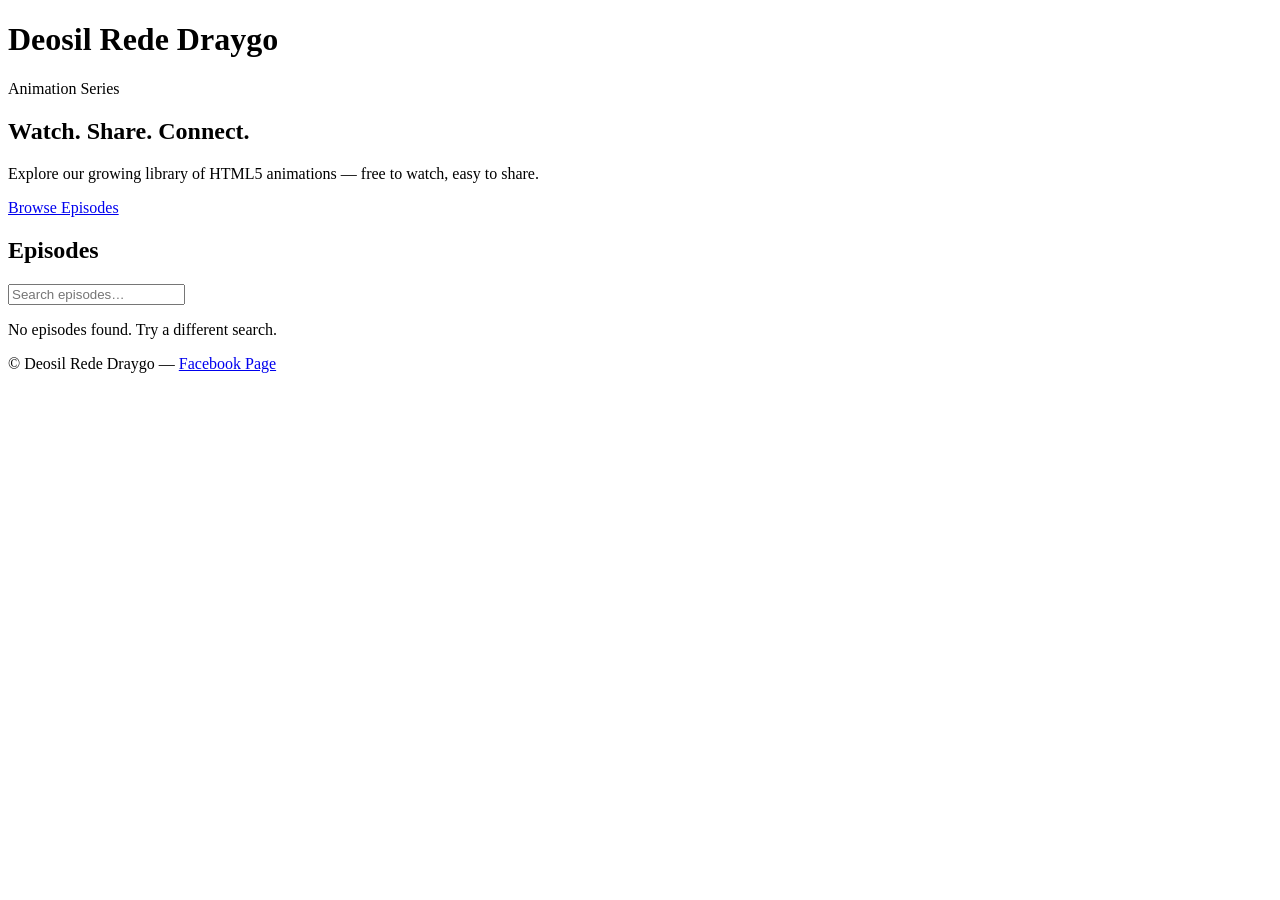
==== index.html @ 6e017723 "Add Deosil Rede Draygo animation series index page" ====
<!DOCTYPE html>
<html lang="en">
<head>
  <meta charset="UTF-8" />
  <meta name="viewport" content="width=device-width, initial-scale=1.0" />
  <title>Deosil Rede Draygo — Animation Series</title>

  <!-- Open Graph / Facebook meta tags (auto-populated per episode) -->
  <meta property="og:type" content="website" />
  <meta property="og:site_name" content="Deosil Rede Draygo" />
  <meta property="og:title" content="Deosil Rede Draygo — Animation Series" />
  <meta property="og:description" content="Watch the full HTML5 animation series from Deosil Rede Draygo." />
  <meta property="og:image" content="images/og-default.png" />
  <meta property="og:url" content="" id="og-url" />

  <link rel="stylesheet" href="css/style.css" />
  <link rel="preconnect" href="https://fonts.googleapis.com" />
  <link href="https://fonts.googleapis.com/css2?family=Cinzel:wght@400;600&family=Lato:wght@300;400;700&display=swap" rel="stylesheet" />
</head>
<body>

  <!-- ===== HEADER ===== -->
  <header class="site-header">
    <div class="header-inner">
      <div class="logo-wrap">
        <img src="images/logo.png" alt="Deosil Rede Draygo logo" class="site-logo" onerror="this.style.display='none'" />
        <h1 class="site-title">Deosil Rede Draygo</h1>
      </div>
      <p class="site-tagline">Animation Series</p>
      <nav class="series-nav" id="series-nav">
        <!-- Series filter buttons injected by JS -->
      </nav>
    </div>
  </header>

  <!-- ===== HERO BANNER ===== -->
  <section class="hero">
    <div class="hero-inner">
      <h2 class="hero-headline">Watch. Share. Connect.</h2>
      <p class="hero-sub">Explore our growing library of HTML5 animations — free to watch, easy to share.</p>
      <a href="#episodes" class="btn btn-primary">Browse Episodes</a>
    </div>
  </section>

  <!-- ===== EPISODE GALLERY ===== -->
  <main id="episodes" class="episodes-section">
    <div class="section-header">
      <h2 class="section-title">Episodes</h2>
      <input type="text" id="search-box" class="search-box" placeholder="Search episodes…" aria-label="Search episodes" />
    </div>
    <div class="episode-grid" id="episode-grid">
      <!-- Cards injected by episodes.js -->
    </div>
    <p class="no-results hidden" id="no-results">No episodes found. Try a different search.</p>
  </main>

  <!-- ===== FOOTER ===== -->
  <footer class="site-footer">
    <p>
      &copy; <span id="footer-year"></span> Deosil Rede Draygo &mdash;
      <a href="https://www.facebook.com/DesoilRedeDraygo" target="_blank" rel="noopener">Facebook Page</a>
    </p>
  </footer>

  <!-- Scripts -->
  <script src="js/episodes.js"></script>
  <script src="js/gallery.js"></script>
</body>
</html>
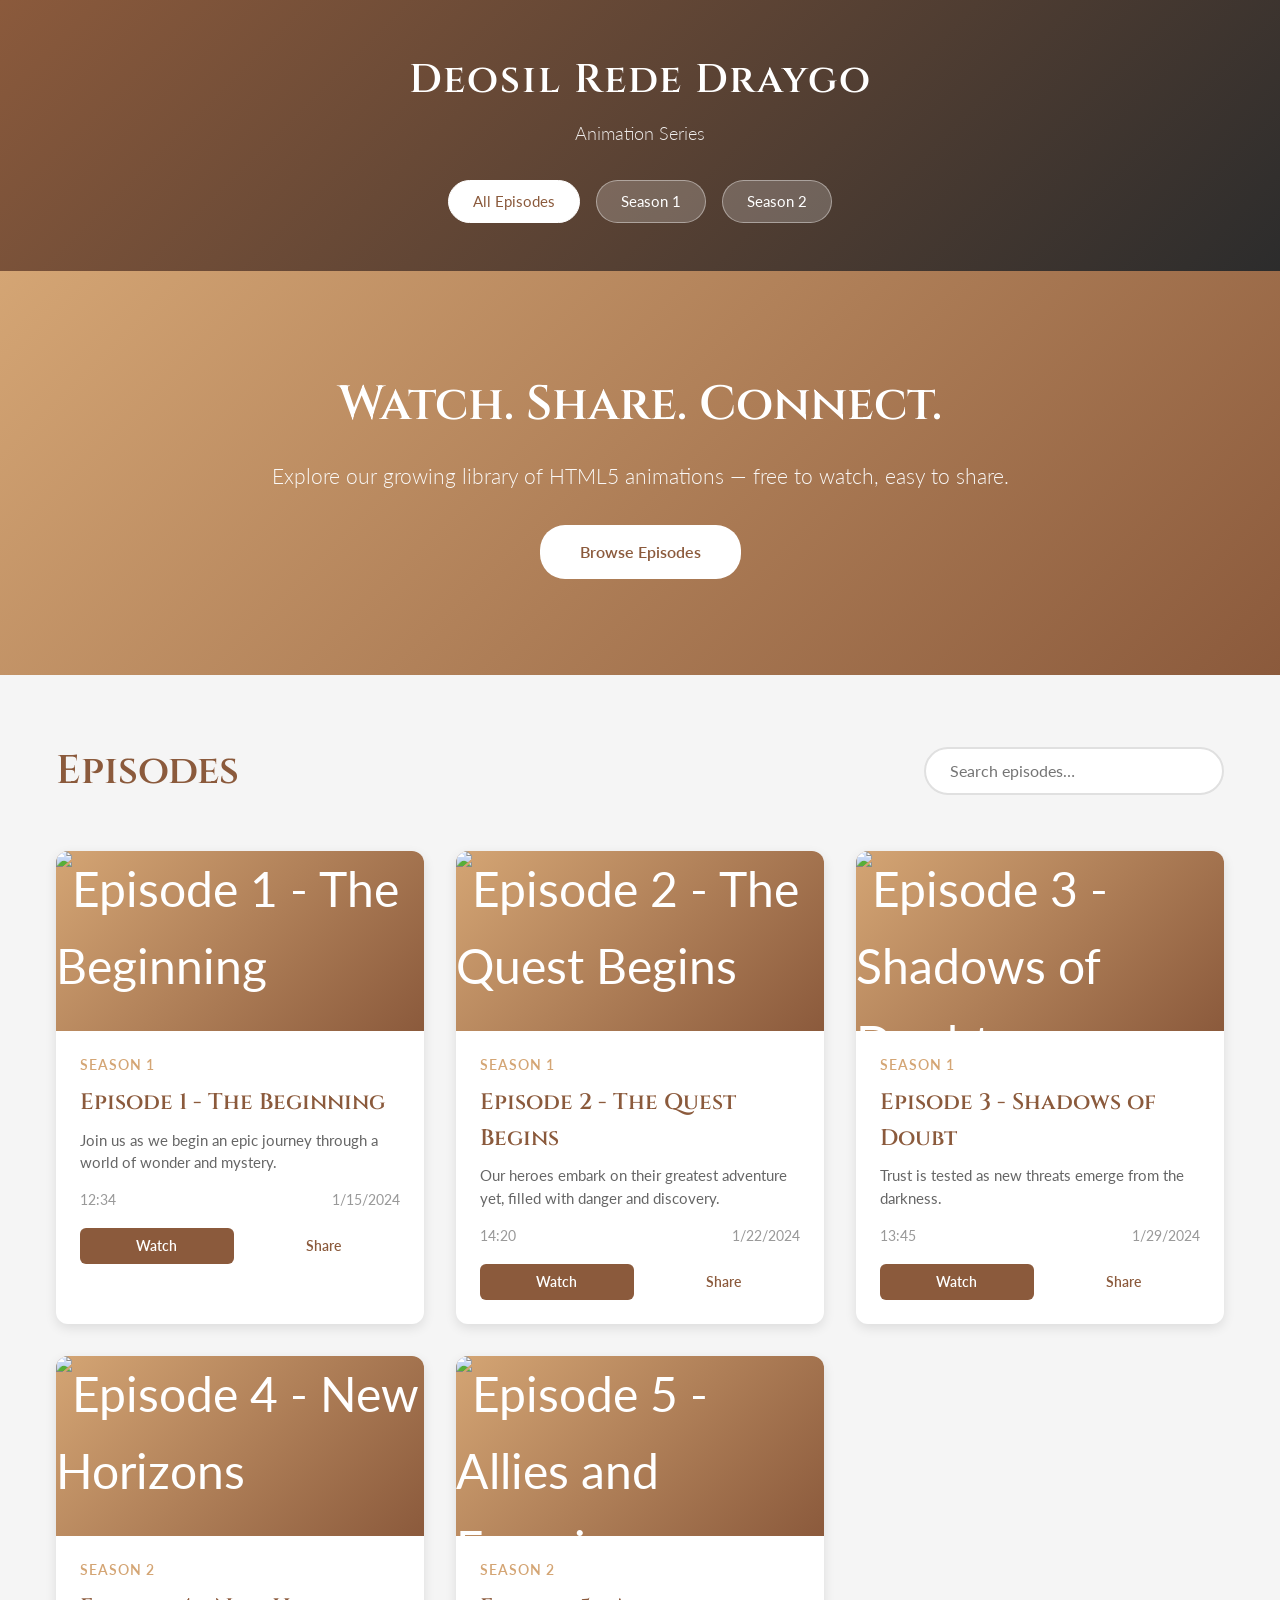
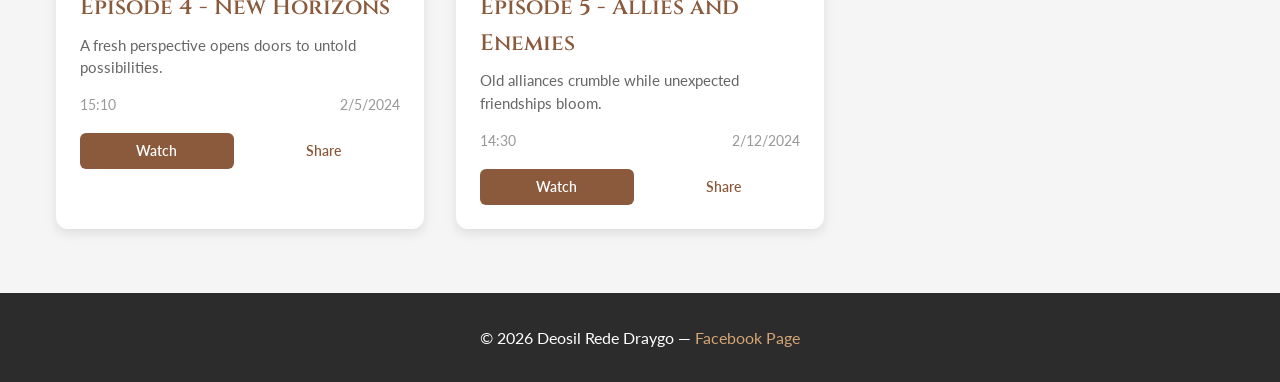
==== commit 54b1621b: "Add files via upload" ====
--- a/index.html
+++ b/index.html
@@ -66,4 +66,4 @@
   <script src="js/episodes.js"></script>
   <script src="js/gallery.js"></script>
 </body>
-</html>+</html>
--- a/css/style.css
+++ b/css/style.css
@@ -0,0 +1,599 @@
+/* ===== ROOT VARIABLES ===== */
+:root {
+  --color-primary: #8b5a3c;
+  --color-secondary: #d4a574;
+  --color-dark: #2c2c2c;
+  --color-light: #f5f5f5;
+  --color-white: #ffffff;
+  --color-border: #e0e0e0;
+  --font-serif: 'Cinzel', serif;
+  --font-sans: 'Lato', sans-serif;
+  --transition: all 0.3s ease;
+}
+
+/* ===== RESET & BASE ===== */
+* {
+  margin: 0;
+  padding: 0;
+  box-sizing: border-box;
+}
+
+html {
+  scroll-behavior: smooth;
+}
+
+body {
+  font-family: var(--font-sans);
+  color: var(--color-dark);
+  background-color: var(--color-light);
+  line-height: 1.6;
+}
+
+img {
+  max-width: 100%;
+  height: auto;
+  display: block;
+}
+
+a {
+  color: var(--color-primary);
+  text-decoration: none;
+  transition: var(--transition);
+}
+
+a:hover {
+  color: var(--color-secondary);
+}
+
+/* ===== HEADER ===== */
+.site-header {
+  background: linear-gradient(135deg, var(--color-primary) 0%, var(--color-dark) 100%);
+  color: var(--color-white);
+  padding: 3rem 1rem;
+  text-align: center;
+  box-shadow: 0 4px 12px rgba(0, 0, 0, 0.15);
+}
+
+.header-inner {
+  max-width: 1200px;
+  margin: 0 auto;
+}
+
+.logo-wrap {
+  display: flex;
+  align-items: center;
+  justify-content: center;
+  gap: 1rem;
+  margin-bottom: 0.5rem;
+}
+
+.site-logo {
+  width: 60px;
+  height: 60px;
+  border-radius: 8px;
+}
+
+.site-title {
+  font-family: var(--font-serif);
+  font-size: 2.5rem;
+  font-weight: 600;
+  letter-spacing: 2px;
+}
+
+.site-tagline {
+  font-size: 1.1rem;
+  font-weight: 300;
+  opacity: 0.9;
+  margin-bottom: 2rem;
+}
+
+/* ===== NAVIGATION ===== */
+.series-nav {
+  display: flex;
+  justify-content: center;
+  flex-wrap: wrap;
+  gap: 1rem;
+}
+
+.series-nav button {
+  background: rgba(255, 255, 255, 0.2);
+  color: var(--color-white);
+  border: 1px solid rgba(255, 255, 255, 0.4);
+  padding: 0.7rem 1.5rem;
+  border-radius: 25px;
+  cursor: pointer;
+  font-size: 0.95rem;
+  transition: var(--transition);
+  font-family: var(--font-sans);
+}
+
+.series-nav button:hover,
+.series-nav button.active {
+  background: var(--color-white);
+  color: var(--color-primary);
+  border-color: var(--color-white);
+}
+
+/* ===== HERO SECTION ===== */
+.hero {
+  background: linear-gradient(135deg, var(--color-secondary) 0%, var(--color-primary) 100%);
+  color: var(--color-white);
+  padding: 6rem 2rem;
+  text-align: center;
+}
+
+.hero-inner {
+  max-width: 800px;
+  margin: 0 auto;
+}
+
+.hero-headline {
+  font-family: var(--font-serif);
+  font-size: 3rem;
+  margin-bottom: 1rem;
+  font-weight: 600;
+}
+
+.hero-sub {
+  font-size: 1.3rem;
+  font-weight: 300;
+  margin-bottom: 2rem;
+  opacity: 0.95;
+}
+
+/* ===== BUTTONS ===== */
+.btn {
+  display: inline-block;
+  padding: 0.9rem 2.5rem;
+  border-radius: 25px;
+  font-size: 1rem;
+  font-weight: 600;
+  transition: var(--transition);
+  cursor: pointer;
+  border: none;
+  font-family: var(--font-sans);
+  text-decoration: none;
+}
+
+.btn-primary {
+  background: var(--color-white);
+  color: var(--color-primary);
+}
+
+.btn-primary:hover {
+  transform: translateY(-2px);
+  box-shadow: 0 6px 20px rgba(0, 0, 0, 0.2);
+}
+
+.btn-secondary {
+  background: var(--color-primary);
+  color: var(--color-white);
+  border: 2px solid var(--color-primary);
+}
+
+.btn-secondary:hover {
+  background: transparent;
+}
+
+/* ===== EPISODES SECTION ===== */
+.episodes-section {
+  max-width: 1200px;
+  margin: 4rem auto;
+  padding: 0 1rem;
+}
+
+.section-header {
+  display: flex;
+  justify-content: space-between;
+  align-items: center;
+  margin-bottom: 3rem;
+  flex-wrap: wrap;
+  gap: 1rem;
+}
+
+.section-title {
+  font-family: var(--font-serif);
+  font-size: 2.5rem;
+  color: var(--color-primary);
+  font-weight: 600;
+}
+
+.search-box {
+  padding: 0.8rem 1.5rem;
+  border: 2px solid var(--color-border);
+  border-radius: 25px;
+  font-size: 1rem;
+  width: 100%;
+  max-width: 300px;
+  transition: var(--transition);
+  font-family: var(--font-sans);
+}
+
+.search-box:focus {
+  outline: none;
+  border-color: var(--color-primary);
+  box-shadow: 0 0 0 3px rgba(139, 90, 60, 0.1);
+}
+
+/* ===== EPISODE GRID ===== */
+.episode-grid {
+  display: grid;
+  grid-template-columns: repeat(auto-fill, minmax(280px, 1fr));
+  gap: 2rem;
+  margin-bottom: 3rem;
+}
+
+.episode-card {
+  background: var(--color-white);
+  border-radius: 12px;
+  overflow: hidden;
+  box-shadow: 0 4px 12px rgba(0, 0, 0, 0.1);
+  transition: var(--transition);
+  cursor: pointer;
+}
+
+.episode-card:hover {
+  transform: translateY(-8px);
+  box-shadow: 0 12px 24px rgba(0, 0, 0, 0.15);
+}
+
+.episode-thumbnail {
+  width: 100%;
+  height: 180px;
+  background: linear-gradient(135deg, var(--color-secondary), var(--color-primary));
+  position: relative;
+  display: flex;
+  align-items: center;
+  justify-content: center;
+  font-size: 3rem;
+  color: var(--color-white);
+  overflow: hidden;
+}
+
+.episode-thumbnail img {
+  width: 100%;
+  height: 100%;
+  object-fit: cover;
+}
+
+.episode-play-icon {
+  position: absolute;
+  font-size: 4rem;
+  opacity: 0;
+  transition: var(--transition);
+}
+
+.episode-card:hover .episode-play-icon {
+  opacity: 1;
+}
+
+.episode-info {
+  padding: 1.5rem;
+}
+
+.episode-series {
+  font-size: 0.85rem;
+  color: var(--color-secondary);
+  font-weight: 600;
+  text-transform: uppercase;
+  letter-spacing: 1px;
+}
+
+.episode-title {
+  font-family: var(--font-serif);
+  font-size: 1.4rem;
+  color: var(--color-primary);
+  margin: 0.5rem 0;
+  font-weight: 600;
+}
+
+.episode-description {
+  font-size: 0.95rem;
+  color: #666;
+  margin-bottom: 1rem;
+  line-height: 1.5;
+  display: -webkit-box;
+  -webkit-line-clamp: 2;
+  -webkit-box-orient: vertical;
+  overflow: hidden;
+}
+
+.episode-meta {
+  display: flex;
+  justify-content: space-between;
+  font-size: 0.85rem;
+  color: #999;
+  margin-bottom: 1rem;
+}
+
+.episode-actions {
+  display: flex;
+  gap: 0.8rem;
+}
+
+.episode-actions button,
+.episode-actions a {
+  flex: 1;
+  padding: 0.6rem 1rem;
+  border: none;
+  border-radius: 6px;
+  font-size: 0.9rem;
+  cursor: pointer;
+  transition: var(--transition);
+  text-align: center;
+  display: inline-block;
+  font-family: var(--font-sans);
+  font-weight: 600;
+}
+
+.btn-watch {
+  background: var(--color-primary);
+  color: var(--color-white);
+}
+
+.btn-watch:hover {
+  background: var(--color-secondary);
+}
+
+.btn-share {
+  background: transparent;
+  color: var(--color-primary);
+  border: 2px solid var(--color-primary);
+}
+
+.btn-share:hover {
+  background: var(--color-primary);
+  color: var(--color-white);
+}
+
+/* ===== NO RESULTS ===== */
+.no-results {
+  text-align: center;
+  padding: 3rem 1rem;
+  color: #999;
+  font-size: 1.2rem;
+}
+
+.no-results.hidden {
+  display: none;
+}
+
+/* ===== MODAL / VIDEO PLAYER ===== */
+.modal {
+  display: none;
+  position: fixed;
+  top: 0;
+  left: 0;
+  width: 100%;
+  height: 100%;
+  background: rgba(0, 0, 0, 0.7);
+  z-index: 1000;
+  align-items: center;
+  justify-content: center;
+  padding: 1rem;
+}
+
+.modal.active {
+  display: flex;
+}
+
+.modal-content {
+  background: var(--color-white);
+  border-radius: 12px;
+  max-width: 800px;
+  width: 100%;
+  max-height: 90vh;
+  overflow-y: auto;
+  position: relative;
+}
+
+.modal-close {
+  position: absolute;
+  top: 1rem;
+  right: 1rem;
+  background: var(--color-primary);
+  color: var(--color-white);
+  border: none;
+  width: 40px;
+  height: 40px;
+  border-radius: 50%;
+  cursor: pointer;
+  font-size: 1.5rem;
+  display: flex;
+  align-items: center;
+  justify-content: center;
+  transition: var(--transition);
+  z-index: 10;
+}
+
+.modal-close:hover {
+  background: var(--color-secondary);
+}
+
+.video-container {
+  width: 100%;
+  padding-top: 56.25%;
+  position: relative;
+  background: #000;
+}
+
+.video-container video {
+  position: absolute;
+  top: 0;
+  left: 0;
+  width: 100%;
+  height: 100%;
+}
+
+.modal-info {
+  padding: 2rem;
+}
+
+.modal-title {
+  font-family: var(--font-serif);
+  font-size: 2rem;
+  color: var(--color-primary);
+  margin-bottom: 1rem;
+}
+
+.modal-description {
+  color: #666;
+  line-height: 1.8;
+  margin-bottom: 1.5rem;
+}
+
+.share-buttons {
+  display: flex;
+  gap: 1rem;
+  margin-top: 2rem;
+}
+
+.share-btn {
+  padding: 0.8rem 1.5rem;
+  border: none;
+  border-radius: 6px;
+  cursor: pointer;
+  font-weight: 600;
+  transition: var(--transition);
+  text-decoration: none;
+  display: inline-flex;
+  align-items: center;
+  gap: 0.5rem;
+}
+
+.share-facebook {
+  background: #1877f2;
+  color: white;
+}
+
+.share-facebook:hover {
+  background: #165bc0;
+}
+
+.share-twitter {
+  background: #1da1f2;
+  color: white;
+}
+
+.share-twitter:hover {
+  background: #1a91da;
+}
+
+.share-copy {
+  background: var(--color-border);
+  color: var(--color-dark);
+}
+
+.share-copy:hover {
+  background: var(--color-primary);
+  color: var(--color-white);
+}
+
+/* ===== FOOTER ===== */
+.site-footer {
+  background: var(--color-dark);
+  color: var(--color-white);
+  text-align: center;
+  padding: 2rem 1rem;
+  margin-top: 4rem;
+}
+
+.site-footer a {
+  color: var(--color-secondary);
+}
+
+.site-footer a:hover {
+  color: var(--color-white);
+}
+
+/* ===== RESPONSIVE ===== */
+@media (max-width: 768px) {
+  .site-title {
+    font-size: 2rem;
+  }
+
+  .hero-headline {
+    font-size: 2.2rem;
+  }
+
+  .hero-sub {
+    font-size: 1.1rem;
+  }
+
+  .section-header {
+    flex-direction: column;
+    align-items: flex-start;
+  }
+
+  .search-box {
+    max-width: 100%;
+  }
+
+  .episode-grid {
+    grid-template-columns: repeat(auto-fill, minmax(250px, 1fr));
+    gap: 1.5rem;
+  }
+
+  .series-nav {
+    gap: 0.5rem;
+  }
+
+  .series-nav button {
+    padding: 0.6rem 1.2rem;
+    font-size: 0.85rem;
+  }
+
+  .modal-content {
+    max-height: 95vh;
+  }
+
+  .modal-info {
+    padding: 1.5rem;
+  }
+
+  .modal-title {
+    font-size: 1.5rem;
+  }
+
+  .share-buttons {
+    flex-wrap: wrap;
+  }
+
+  .share-btn {
+    flex: 1;
+    justify-content: center;
+    min-width: 120px;
+  }
+}
+
+@media (max-width: 480px) {
+  .site-logo {
+    width: 50px;
+    height: 50px;
+  }
+
+  .site-title {
+    font-size: 1.5rem;
+  }
+
+  .hero {
+    padding: 4rem 1rem;
+  }
+
+  .hero-headline {
+    font-size: 1.8rem;
+  }
+
+  .section-title {
+    font-size: 1.8rem;
+  }
+
+  .episode-grid {
+    grid-template-columns: 1fr;
+  }
+
+  .episode-card {
+    margin: 0 auto;
+    max-width: 100%;
+  }
+}
